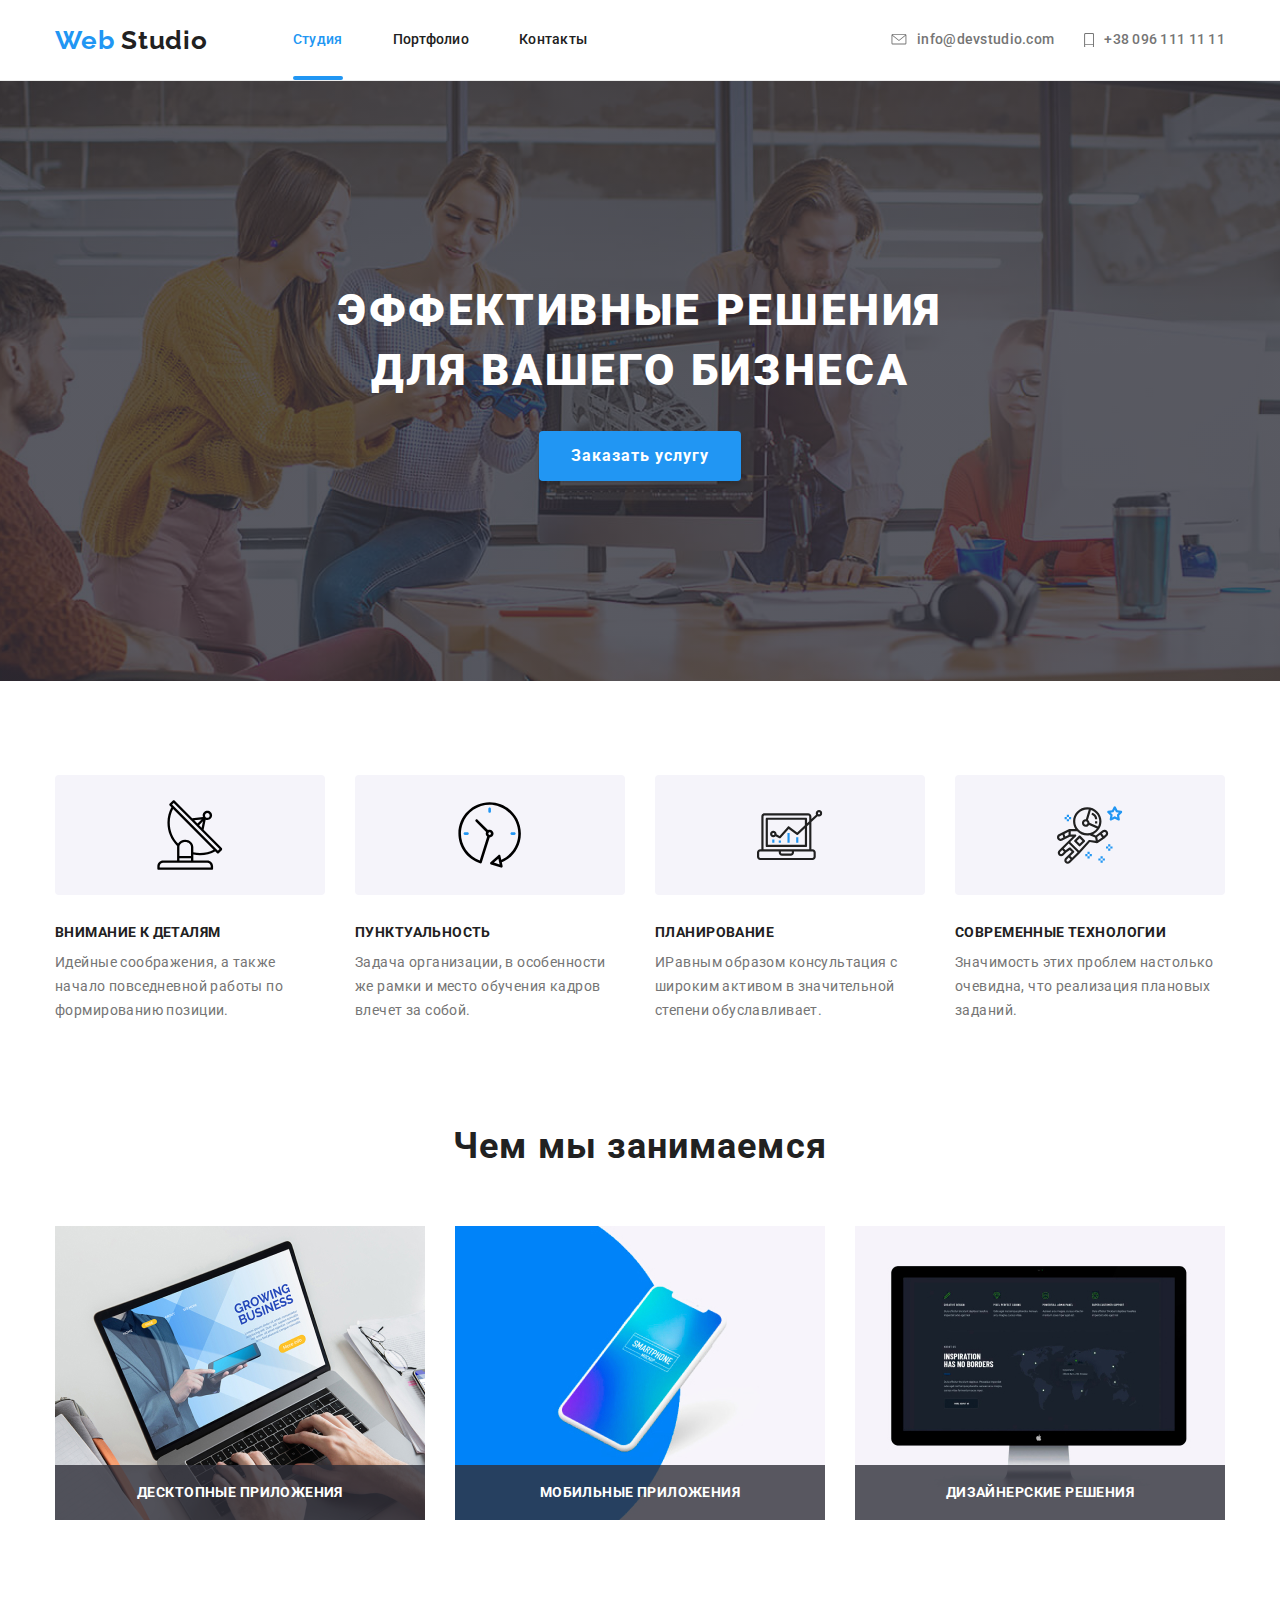
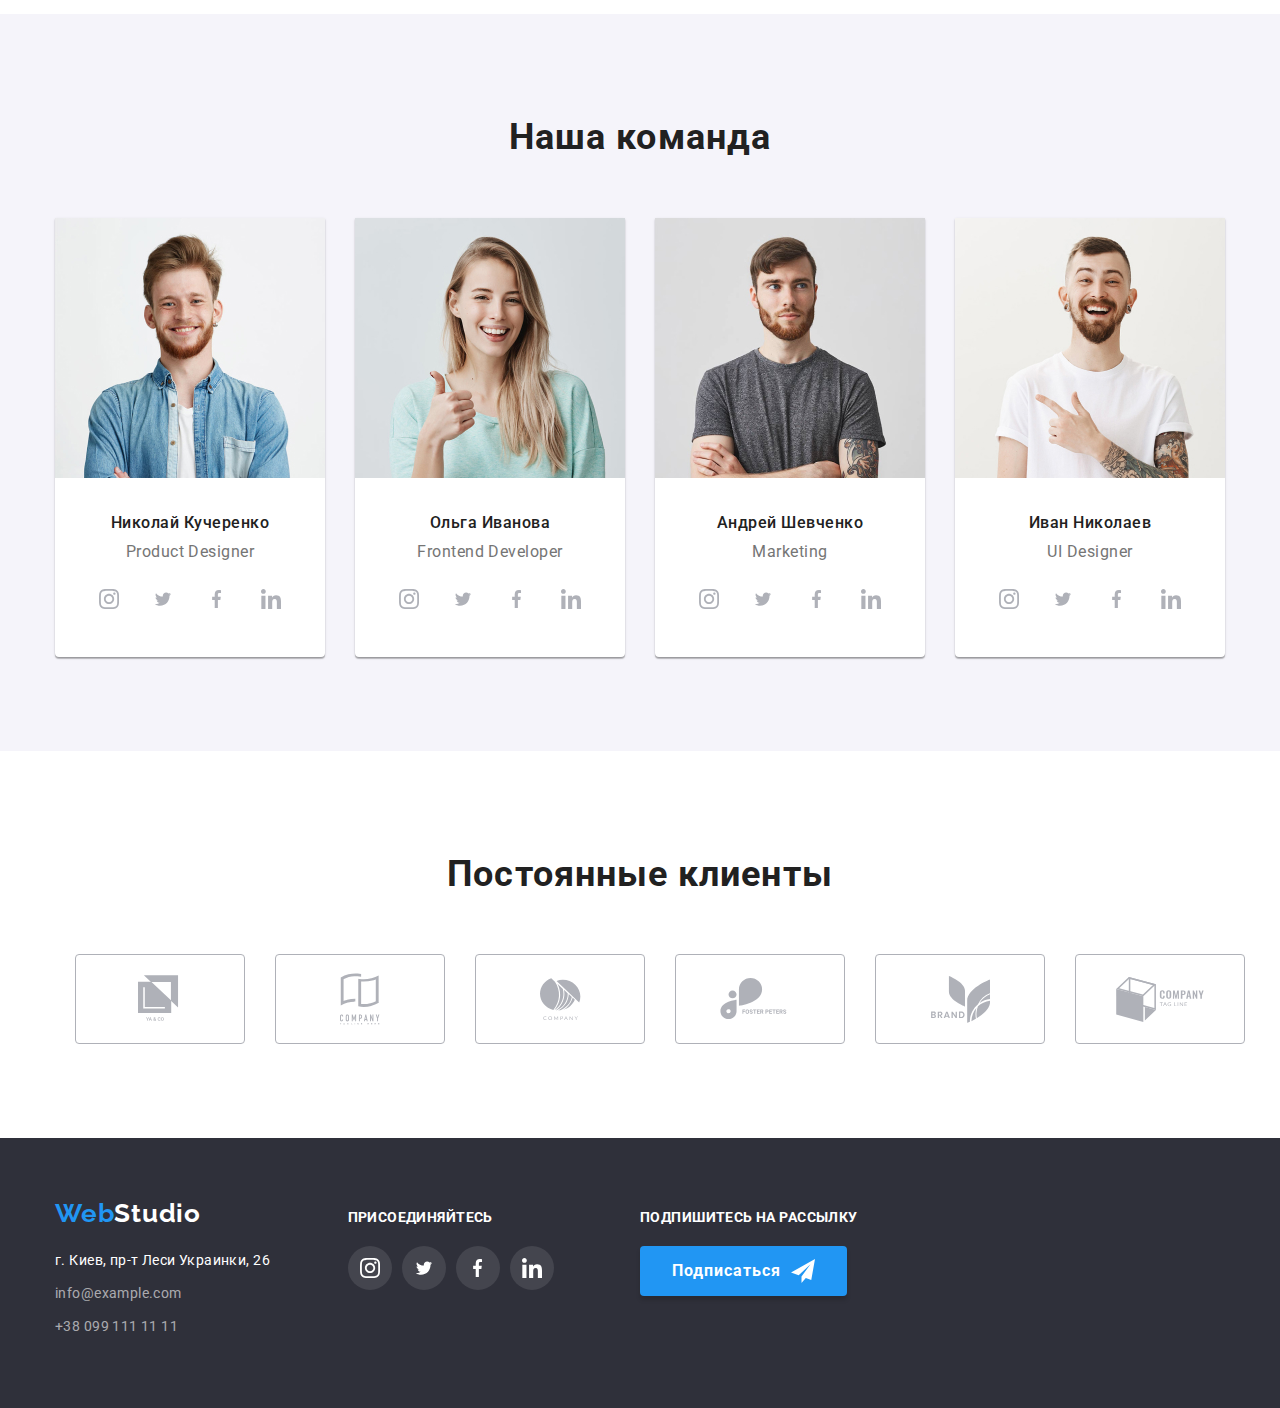
==== index.html @ d0f7fc19 "Original commitment" ====
<!DOCTYPE html>
<html lang="ru">
	<head>
		<meta charset="UTF-8" />
		<meta name="viewport" content="width=device-width, initial-scale=1.0" />
		<title>Web Studio</title>
		<link
			rel="stylesheet"
			href="https://cdnjs.cloudflare.com/ajax/libs/modern-normalize/0.6.0/modern-normalize.min.css"
		/>
		<link rel="stylesheet" href="./css/styles.css" />
		<link
			href="https://fonts.googleapis.com/css2?family=Raleway:wght@700&family=Roboto:wght@400;500;700;900&display=swap"
			rel="stylesheet"
		/>
	</head>
	<body>
		<!-- Header -->
		<header class="page-header">
			<div class="header container">
				<nav class="page-nav">
					<a class="logo link" href="./">
						Web
						<span class="logo-header">Studio</span>
					</a>
					<ul class="site-nav">
						<li class="item"><a class="link current" href="./">Студия</a></li>
						<li class="item">
							<a class="link" href="./portfolio.html">Портфолио</a>
						</li>
						<li class="item"><a class="link" href="">Контакты</a></li>
					</ul>
				</nav>
				<address class="address">
					<ul class="contacts">
						<li class="item">
							<a class="contact-link" href="mailto:info@devstudio.com">
								<svg class="contact-icon" width="16" height="11.2">
									<use href="./images/symbol-defs.svg#icon-envelope"></use>
								</svg>
								info@devstudio.com
							</a>
						</li>
						<li class="item">
							<a class="contact-link" href="tel:+380961111111">
								<svg class="contact-icon" width="10" height="14.94">
									<use href="./images/symbol-defs.svg#icon-phone"></use>
								</svg>
								+38 096 111 11 11
							</a>
						</li>
					</ul>
				</address>
			</div>
		</header>
		<main>
			<!-- Hero -->
			<section class="hero">
				<h1 class="hero-title">
					Эффективные решения
					<br />
					для вашего бизнеса
				</h1>
				<button class="btn" data-modal-open>Заказать услугу</button>
			</section>

			<!-- Advantages -->
			<section class="advantages section">
				<div class="container">
					<h2 class="visually-hidden">Приимущества</h2>
					<ul class="advantages-list">
						<li class="item">
							<div class="svg-background">
								<svg class="advantages-icon" width="65.32" height="70">
									<use href="./images/symbol-defs.svg#icon-details"></use>
								</svg>
							</div>
							<h3 class="advantages-title">Внимание к деталям</h3>
							<p class="advantages-description">
								Идейные соображения, а также начало повседневной работы по формированию позиции.
							</p>
						</li>
						<li class="item">
							<div class="svg-background">
								<svg class="advantages-icon" width="65.32" height="70">
									<use href="./images/symbol-defs.svg#icon-clock"></use>
								</svg>
							</div>
							<h3 class="advantages-title">Пунктуальность</h3>
							<p class="advantages-description">
								Задача организации, в особенности же рамки и место обучения кадров влечет за собой.
							</p>
						</li>
						<li class="item">
							<div class="svg-background">
								<svg class="advantages-icon" width="65.32" height="70">
									<use href="./images/symbol-defs.svg#icon-diagram"></use>
								</svg>
							</div>
							<h3 class="advantages-title">Планирование</h3>
							<p class="advantages-description">
								ИРавным образом консультация с широким активом в значительной степени обуславливает.
							</p>
						</li>
						<li class="item">
							<div class="svg-background">
								<svg class="advantages-icon" width="65.32" height="70">
									<use href="./images/symbol-defs.svg#icon-astronaut"></use>
								</svg>
							</div>
							<h3 class="advantages-title">Современные технологии</h3>
							<p class="advantages-description">
								Значимость этих проблем настолько очевидна, что реализация плановых заданий.
							</p>
						</li>
					</ul>
				</div>
			</section>

			<!-- Company direction -->
			<section class="direction section">
				<div class="container direction">
					<h2 class="section-title">Чем мы занимаемся</h2>
					<ul class="direction-list">
						<li class="item">
							<img src="./images/laptop.jpg" width="370" alt="Ноутбук" />
							<h3 class="direction-title">Десктопные приложения</h3>
						</li>
						<li class="item">
							<img src="./images/mobile.jpg" width="370" alt="Мобильный телефон" />
							<h3 class="direction-title">Мобильные приложения</h3>
						</li>
						<li class="item">
							<img src="./images/design.jpg" width="370" alt="Десктоп" />
							<h3 class="direction-title">Дизайнерские решения</h3>
						</li>
					</ul>
				</div>
			</section>

			<!-- Our team -->
			<section class="team section">
				<div class="container">
					<h2 class="section-title">Наша команда</h2>
					<ul class="team-list">
						<li class="item">
							<img class="team-photo" src="./images/staff1.jpg" width="270" alt="Фото сотрудника" />
							<h3 class="team-name">Николай Кучеренко</h3>
							<p class="team-description">Product Designer</p>
							<ul class="social-media-list">
								<li class="social-item">
									<a class="social-item-link" href="https://instagram.com" target="_blank">
										<svg class="social-link-icon" width="20" height="20">
											<use href="./images/symbol-defs.svg#icon-instagram"></use>
										</svg>
									</a>
								</li>
								<li class="social-item">
									<a class="social-item-link" href="https://twitter.com" target="_blank">
										<svg class="social-link-icon" width="20" height="16.25">
											<use href="./images/symbol-defs.svg#icon-twitter"></use>
										</svg>
									</a>
								</li>
								<li class="social-item">
									<a class="social-item-link" href="https://facebook.com" target="_blank">
										<svg class="social-link-icon" width="10" height="20">
											<use href="./images/symbol-defs.svg#icon-facebook"></use>
										</svg>
									</a>
								</li>
								<li class="social-item">
									<a class="social-item-link" href="https://linkedin.com" target="_blank">
										<svg class="social-link-icon" width="20" height="20">
											<use href="./images/symbol-defs.svg#icon-linkedin"></use>
										</svg>
									</a>
								</li>
							</ul>
						</li>
						<li class="item">
							<img class="team-photo" src="./images/staff2.jpg" width="270" alt="Фото сотрудника" />
							<h3 class="team-name">Ольга Иванова</h3>
							<p class="team-description">Frontend Developer</p>
							<ul class="social-media-list">
								<li class="social-item">
									<a class="social-item-link" href="https://instagram.com" target="_blank">
										<svg class="social-link-icon" width="20" height="20">
											<use href="./images/symbol-defs.svg#icon-instagram"></use>
										</svg>
									</a>
								</li>
								<li class="social-item">
									<a class="social-item-link" href="https://twitter.com" target="_blank">
										<svg class="social-link-icon" width="20" height="16.25">
											<use href="./images/symbol-defs.svg#icon-twitter"></use>
										</svg>
									</a>
								</li>
								<li class="social-item">
									<a class="social-item-link" href="https://facebook.com" target="_blank">
										<svg class="social-link-icon" width="10" height="20">
											<use href="./images/symbol-defs.svg#icon-facebook"></use>
										</svg>
									</a>
								</li>
								<li class="social-item">
									<a class="social-item-link" href="https://linkedin.com" target="_blank">
										<svg class="social-link-icon" width="20" height="20">
											<use href="./images/symbol-defs.svg#icon-linkedin"></use>
										</svg>
									</a>
								</li>
							</ul>
						</li>
						<li class="item">
							<img class="team-photo" src="./images/staff3.jpg" width="270" alt="Фото сотрудника" />
							<h3 class="team-name">Андрей Шевченко</h3>
							<p class="team-description">Marketing</p>
							<ul class="social-media-list">
								<li class="social-item">
									<a class="social-item-link" href="https://instagram.com" target="_blank">
										<svg class="social-link-icon" width="20" height="20">
											<use href="./images/symbol-defs.svg#icon-instagram"></use>
										</svg>
									</a>
								</li>
								<li class="social-item">
									<a class="social-item-link" href="https://twitter.com" target="_blank">
										<svg class="social-link-icon" width="20" height="16.25">
											<use href="./images/symbol-defs.svg#icon-twitter"></use>
										</svg>
									</a>
								</li>
								<li class="social-item">
									<a class="social-item-link" href="https://facebook.com" target="_blank">
										<svg class="social-link-icon" width="10" height="20">
											<use href="./images/symbol-defs.svg#icon-facebook"></use>
										</svg>
									</a>
								</li>
								<li class="social-item">
									<a class="social-item-link" href="https://linkedin.com" target="_blank">
										<svg class="social-link-icon" width="20" height="20">
											<use href="./images/symbol-defs.svg#icon-linkedin"></use>
										</svg>
									</a>
								</li>
							</ul>
						</li>
						<li class="item">
							<img class="team-photo" src="./images/staff4.jpg" width="270" alt="Фото сотрудника" />
							<h3 class="team-name">Иван Николаев</h3>
							<p class="team-description">UI Designer</p>
							<ul class="social-media-list">
								<li class="social-item">
									<a class="social-item-link" href="https://instagram.com" target="_blank">
										<svg class="social-link-icon" width="20" height="20">
											<use href="./images/symbol-defs.svg#icon-instagram"></use>
										</svg>
									</a>
								</li>
								<li class="social-item">
									<a class="social-item-link" href="https://twitter.com" target="_blank">
										<svg class="social-link-icon" width="20" height="16.25">
											<use href="./images/symbol-defs.svg#icon-twitter"></use>
										</svg>
									</a>
								</li>
								<li class="social-item">
									<a class="social-item-link" href="https://facebook.com" target="_blank">
										<svg class="social-link-icon" width="10" height="20">
											<use href="./images/symbol-defs.svg#icon-facebook"></use>
										</svg>
									</a>
								</li>
								<li class="social-item">
									<a class="social-item-link" href="https://linkedin.com" target="_blank">
										<svg class="social-link-icon" width="20" height="20">
											<use href="./images/symbol-defs.svg#icon-linkedin"></use>
										</svg>
									</a>
								</li>
							</ul>
						</li>
					</ul>
				</div>
			</section>

			<!-- Our clients -->
			<section class="clients section">
				<div class="container">
					<h2 class="section-title">Постоянные клиенты</h2>
					<ul class="clients-list">
						<li class="item">
							<a class="client-icon" href="">
								<svg class="clients-logo" width="44.27" height="49.23">
									<use href="./images/symbol-defs.svg#icon-logo1"></use>
								</svg>
							</a>
						</li>
						<li class="item">
							<a class="client-icon" href="">
								<svg class="clients-logo" width="40" height="52">
									<use href="./images/symbol-defs.svg#icon-logo2"></use>
								</svg>
							</a>
						</li>
						<li class="item">
							<a class="client-icon" href="">
								<svg class="clients-logo" width="41" height="42.6">
									<use href="./images/symbol-defs.svg#icon-logo3"></use>
								</svg>
							</a>
						</li>
						<li class="item">
							<a class="client-icon" href="">
								<svg class="clients-logo" width="79.66" height="42.02">
									<use href="./images/symbol-defs.svg#icon-logo4"></use>
								</svg>
							</a>
						</li>
						<li class="item">
							<a class="client-icon" href="">
								<svg class="clients-logo" width="59" height="47">
									<use href="./images/symbol-defs.svg#icon-logo5"></use>
								</svg>
							</a>
						</li>
						<li class="item">
							<a class="client-icon" href="">
								<svg class="clients-logo" width="88.48" height="45.44">
									<use href="./images/symbol-defs.svg#icon-logo6"></use>
								</svg>
							</a>
						</li>
					</ul>
				</div>
			</section>
		</main>

		<!-- Footer -->
		<footer>
			<div class="footer container">
				<div class="company-information">
					<div class="info-item">
						<a class="logo footer" href="">
							Web
							<span class="logo-footer">Studio</span>
						</a>
						<address>
							<p class="adress-location">г. Киев, пр-т Леси Украинки, 26</p>
							<ul class="footer-contacts-list">
								<li class="item"><a class="footer-contacts" href="mailto:info@example.com">info@example.com</a></li>
								<li class="item"><a class="footer-contacts" href="tel:+380991111111">+38 099 111 11 11</a></li>
							</ul>
						</address>
					</div>
					<div class="social-links info-item">
						<h2 class="footer-title">присоединяйтесь</h2>
						<ul class="social-media-list footer-hover">
							<li class="social-item">
								<a class="social-item-link" href="https://instagram.com" target="_blank">
									<svg class="footer-social-icon" width="20" height="20">
										<use href="./images/symbol-defs.svg#icon-instagram"></use>
									</svg>
								</a>
							</li>
							<li class="social-item">
								<a class="social-item-link" href="https://twitter.com" target="_blank">
									<svg class="footer-social-icon" width="20" height="16.25">
										<use href="./images/symbol-defs.svg#icon-twitter"></use>
									</svg>
								</a>
							</li>
							<li class="social-item">
								<a class="social-item-link" href="https://facebook.com" target="_blank">
									<svg class="footer-social-icon" width="10" height="20">
										<use href="./images/symbol-defs.svg#icon-facebook"></use>
									</svg>
								</a>
							</li>
							<li class="social-item">
								<a class="social-item-link" href="https://linkedin.com" target="_blank">
									<svg class="footer-social-icon" width="20" height="20">
										<use href="./images/symbol-defs.svg#icon-linkedin"></use>
									</svg>
								</a>
							</li>
						</ul>
					</div>
				</div>
				<div class="subscribe">
					<h2 class="footer-title">Подпишитесь на рассылку</h2>
					<button class="btn">
						Подписаться
						<svg class="button-icon" width="24" height="24">
							<use href="./images/symbol-defs.svg#icon-send"></use>
						</svg>
					</button>
				</div>
			</div>
		</footer>
		<div class="backdrop is-hidden" data-modal>
			<div class="modal">
				<button data-modal-close class="modal-close-btn">
					<svg width="11" height="11">
						<use href="./images/symbol-defs.svg#icon-close-btn"></use>
					</svg>
				</button>
				<p class="modal-heading">Оставьте свои данные, мы вам перезвоним</p>
				<p class="condition-description">
					Соглашаюсь с рассылкой и принимаю
					<a href="#">
						Условия договора
					</a>
				</p>
				<button class="btn modal-send">Отправить</button>
			</div>
		</div>
		<script src="./js/modal.js"></script>
	</body>
</html>
---- css/styles.css ----
:root {
  --paragraph-text-color: #757575;
  --accent-color: #2196f3;
  --heading-text-color: #212121;
  --primary-white-color: #ffffff;
  --secondary-background-color: #f5f4fa;
  --picture-background-color: rgba(47, 48, 58, 0.8);
  --footer-background-color: #2f303a;
  --contact-icon-color: #afb1b8;
}

/* Common */

body {
  background-color: var(--primary-white-color);
  color: var(--paragraph-text-color);
  font-family: roboto, Arial, Helvetica, sans-serif;
}

ul {
  list-style-type: none;
}

.section-title {
  margin-top: 0;
  margin-bottom: 50px;

  font-style: normal;
  font-weight: bold;
  font-size: 36px;
  line-height: 1.66;
  text-align: center;
  letter-spacing: 0.03em;
  color: var(--heading-text-color);
}

.section{
  padding-top: 94px;
  padding-bottom: 94px;
}

.btn{
  padding: 10px 32px;
  border-radius: 4px;
  box-shadow: 0px 4px 4px rgba(0, 0, 0, 0.15);
  border: none;

  background-color: var(--accent-color);
  color: var(--primary-white-color);
  font-style: normal;
  font-weight: bold;
  font-size: 16px;
  line-height: 1.875;
  align-items: center;
  text-align: center;
  letter-spacing: 0.06em;
  text-decoration: none;

  cursor: pointer;
}

.btn:focus,
.btn:active,
.modal-close-btn:active,
.modal-close-btn:focus{
  outline: none;
}

.btn.modal-send{
  display: block;
  margin-left: auto;
  margin-right: auto;
  padding: 10px 55px;
  margin-left: auto;

}

.modal-close-btn{
  text-decoration: none;
  background-color: var (var(--primary-white-color));
  
  margin-top: 8px;
  margin-right: 8px;
  margin-left: 490px;
  margin-bottom: 2px;

  height: 30px;
  width: 30px;
  border: 1px solid rgba(0, 0, 0, 0.1);
  border-radius: 15px;

  cursor: pointer;
}

.filter-button{
  display: inline-block;
  padding: 6px 22px;
  border-radius: 4px;

  background-color: var(--secondary-background-color);
  color: var(--heading-text-color)

  font-style: normal;
  font-weight: 500;
  font-size: 16px;
  line-height: 1.63;
  text-align: center;
  letter-spacing: 0.03em;
}

.container {
  margin-left: auto;
  margin-right: auto;
  width: 1200px;
  padding-left: 15px;
  padding-right: 15px;
  margin 0 auto;
}

.visually-hidden {
  position: absolute;
  width: 1px;
  height: 1px;
  margin: -1px;
  border: 0;
  padding: 0;
  clip: rect(0 0 0 0);
  overflow: hidden;
}

/* Header */

header{
  border-bottom: 1px solid #ECECEC;
}

.logo {
  color: var(--accent-color);
  text-decoration: none;
  font-family: Raleway;
  font-style: normal;
  font-weight: bold;
  font-size: 26px;
  line-height: 1.19;
  letter-spacing: 0.03em;
}

.logo-header {
  color: var(--heading-text-color);
}


.contact-icon{
  margin-right: 10px;
  fill: currentColor;
}

.site-nav .link:hover,
.site-nav .link:focus,
.contact-link:hover,
.contact-link:focus,
.contact-icon:hover,
.contact-icon:focus{
  color: var(--accent-color);
}

.site-nav .item{
  position: relative;
  overflow: hidden;
}

.site-nav .link {

  display: block;
  padding-top: 32px;
  padding-bottom: 32px;

  color: var(--heading-text-color);

  font-style: normal;
  font-weight: 500;
  font-size: 14px;
  line-height: 1.14;
  letter-spacing: 0.02em;
  text-decoration: none;

  transition: color 250ms cubic-bezier(0.4, 0, 0.2, 1);
}

.site-nav .link::after{
  content: '';
  width: 100%;
  height: 4px;
  background-color: var(--accent-color);
  position: absolute;
  left: 0;
  bottom: 0;

  display: block;
  border-radius: 2px;

  opacity: 0;
}

.site-nav .link.current::after {
  opacity: 1;
}

.site-nav .link.current{
  color: var(--accent-color);
}


.site-nav{
  display: flex;
  margin-left: 85px;
  margin-top: 0;
  margin-bottom: 0;
  padding-left: 0;
}

.site-nav .item:not(:last-child){
  margin-right: 50px;
}

.contact-link {
  display: flex;
  align-items: center;

  font-style: normal;
  font-weight: 500;
  font-size: 14px;
  line-height: 1.14;
  letter-spacing: 0.02em;
  color: var(--paragraph-text-color);
  text-decoration: none;

  transition: color 250ms cubic-bezier(0.4, 0, 0.2, 1);
}

.contacts .item:not(:last-child){
margin-right: 30px;
} 

.contacts{
  display: flex;
  padding-left: 0;
  margin-top: 0;
  margin-bottom: 0;
}

.header{
  align-items: center;
  display: flex;
}

.page-nav{
  align-items: center;
  display: flex;
}

.address{
  margin-left: auto;
}


/* Hero */

.hero {
  max-width: 1600px;  
  height: 600px;
  margin-left: auto;
  margin-right: auto;
  background-color: var(--picture-background-color);
  background-image: linear-gradient(
      to right,
      var(--picture-background-color),
      var(--picture-background-color)
    ),
    url(../images/hero-img.jpg);
  background-repeat: no-repeat;
  background-size: cover;
  background-position: center;
  text-align: center;
  
}

.hero .hero-title {
  padding-top: 200px;
  margin-top: 0;
  margin-bottom: 30px;

  color: var(--primary-white-color);

  font-style: normal;
  font-weight: 900;
  font-size: 44px;
  line-height: 1.36;
  text-align: center;
  letter-spacing: 0.06em;
  text-transform: uppercase;
}


/* Advantages */

.advantages{
  padding-bottom: 0;
}

.svg-background{
  display: flex;
  margin-bottom: 30px;
  height: 120px;
  align-items: center;
  justify-content: center;
  background-color: var(--secondary-background-color);
  border-radius: 4px;

}

.advantages-description {
  margin-top: 0;
  margin-bottom: 0;

  font-style: normal;
  font-weight: normal;
  font-size: 14px;
  line-height: 1.71;
  letter-spacing: 0.03em;
}

.advantages-title {
  margin-top: 0;
  margin-bottom: 10px;

  color: var(--heading-text-color);

  font-style: normal;
  font-weight: bold;
  font-size: 14px;
  line-height: 1.14;
  letter-spacing: 0.03em;
  text-transform: uppercase;
}

.advantages-list{
  display: flex;
  flex-wrap: wrap;
  padding-right: 0;
  padding-left: 0;
  margin-top: 0;
  margin-bottom: 0;
}

.advantages-list .item{
  width: calc((100% - 90px) / 4);
}

.advantages-list .item:not(:last-child){
margin-right: 30px;
}


/* Company direction */

.direction-title {
  padding-top: 20px;
  padding-bottom: 20px;
  margin-top: 0;
  margin-bottom: 0;

  position: absolute;
  bottom: 0;
  width: 100%;

  color: var(--primary-white-color);
  background-color: var(--picture-background-color);

  font-style: normal;
  font-weight: bold;
  font-size: 14px;
  line-height: 1.14;
  text-align: center;
  letter-spacing: 0.03em;
  text-transform: uppercase;
}

.direction-list{
  display: flex;
  flex-wrap: wrap;
  margin-top: 0;
  margin-bottom: 0;
  padding-left: 0;
}

.direction-list .item{
  position: relative;
  width: calc((100% - 60px) / 3);
  height: 294px;
}

.direction-list .item.item:not(:last-child){
  margin-right: 30px;
}

/* Our team */

.team {
  background-color: var(--secondary-background-color);
}

.team-photo{
  margin-bottom: 30px;
}

.team-name {
  margin-top: 0;
  margin-bottom: 10px;

  font-style: normal;
  font-weight: 500;
  font-size: 16px;
  line-height: 1.19;
  text-align: center;
  letter-spacing: 0.03em;
  color: var(--heading-text-color);
}

.team-description {
  margin-top: 0;
  margin-bottom: 16px;

  font-style: normal;
  font-weight: normal;
  font-size: 16px;
  line-height: 1.19;
  text-align: center;
  letter-spacing: 0.03em;
}

.team-list{
  padding-left: 0;
  display: flex;
  flex-wrap: wrap;
  margin-top: 0;
  margin-bottom: 0;
}

.team-list .item{
  width: calc((100% - 90px) / 4);
  background-color: var(--primary-white-color);
  box-shadow: 0px 2px 1px rgba(0, 0, 0, 0.2), 0px 1px 1px rgba(0, 0, 0, 0.14), 0px 1px 3px rgba(0, 0, 0, 0.12);
  border-radius: 0px 0px 4px 4px;
}

.team-list .item:not(:last-child){
  margin-right: 30px;
}

.social-media-list{
  display: flex;
  margin-bottom: 36px;
  padding-left: 0;
  justify-content: center;
}

.social-item:not(:last-child){
  margin-right: 10px;
}

.social-item-link{
  display: flex;
  align-items: center;
  justify-content: center;

  fill: #AFB1B8;

  height: 44px;
  width: 44px;
  border-radius: 50%;

  transition: background-color 250ms cubic-bezier(0.4, 0, 0.2, 1), fill 250ms cubic-bezier(0.4, 0, 0.2, 1);
}

.social-item-link:hover,
.social-item-link:focus{
  background-color: var(--accent-color);
  fill: var(--primary-white-color);
}

/* Clients */

.clients-list{
  display: flex;
  justify-content: center;
  margin-top: 0;
  margin-bottom: 0;
}

.clients-list .item:not(:last-child){
  margin-right: 30px;
}

.client-icon{
  display: flex;
  align-items: center;
  justify-content: center;
  fill: #AFB1B8;
  height: 90px;
  width: 170px;
  border: 1px solid #AFB1B8;
  border-radius: 4px;

  transition: fill 250ms cubic-bezier(0.4, 0, 0.2, 1), border 250ms cubic-bezier(0.4, 0, 0.2, 1);
}

.client-icon:hover{
  color: var(--accent-color);
  border: 1px solid var(--accent-color);
  fill: var(--accent-color);
}

/* Portfolio */

.filter-value{
  display: flex;
  justify-content: center;
  margin-top: 94px;
  margin-bottom: 50px;
}

.filter-value .item{
  margin-right: 8px;
}

.filter .link {
  font-style: normal;
  font-weight: 500;
  font-size: 16px;
  line-height: 1.625;
  text-align: center;
  letter-spacing: 0.03em;
  text-decoration: none;
  color: var(--heading-text-color);
  background-color: var(--secondary-background-color);
  border-radius: 4px;
  transition: color 250ms cubic-bezier(0.4, 0, 0.2, 1), background-color 250ms cubic-bezier(0.4, 0, 0.2, 1), box-shadow 250ms cubic-bezier(0.4, 0, 0.2, 1);
}

.filter .link:hover,
.filter .link:focus {
  color: var(--primary-white-color);
  background-color: var(--accent-color);
  box-shadow: 0px 2px 2px rgba(0, 0, 0, 0.12), 0px 1px 2px rgba(0, 0, 0, 0.08), 0px 3px 1px rgba(0, 0, 0, 0.1);
  
}

/* Portfolio-examples */

.examples-list{
  display: flex;
  flex-wrap: wrap;
  padding-left: 0;
  margin-top: 0;
  margin-bottom: 0;

  font-family: roboto;
}

.examples-list .item{
  width: calc((100% - 60px) / 3);
  align-items: flex-start;
  
  margin-right: 30px;
  margin-bottom: 30px;
  outline: 1px solid #EEEEEE;
  transition: box-shadow 250ms cubic-bezier(0.4, 0, 0.2, 1);
}

.examples-list .item:hover,
.examples-list .item:focus{
  box-shadow: 1px 4px 6px rgba(0, 0, 0, 0.16), 0px 4px 4px rgba(0, 0, 0, 0.06), 0px 1px 1px rgba(0, 0, 0, 0.12);
}

.examples-list .item:hover .examples-description{
  transform: translateY(-100%);
}

.examples-list .item:nth-child(3n) {
  margin-right: 0px;
}

.examples-link{
  text-decoration: none;
}

.examples-img{
  border: 0;
}

.examples-title {
  margin-top: 0;
  margin-bottom: 4px;
  margin-left: 24px;
  margin-right: 24px;

  font-style: normal;
  font-weight: bold;
  font-size: 18px;
  line-height: 1.55;
  letter-spacing: 0.06em;
  color: var(--heading-text-color);
}

.examples-link .description {
  margin-left: 24px;
  margin-top: 0;
  margin-bottom: 20px;

  font-style: normal;
  font-weight: normal;
  font-size: 16px;
  line-height: 1.87;
  letter-spacing: 0.03em;
  color: var(--paragraph-text-color);
}

.examples-container{
  margin-bottom: 20px;
  position: relative;
  overflow: hidden;
}

.examples-description {
  margin-top: 0;
  margin-bottom: 0;

  background-color: rgba(33, 150, 243, 0.9);;
  color: var(--primary-white-color);
  position: absolute;
  height: 100%;
  width: 100%;
  transform: translateY(0%);
  transition: transform 250ms cubic-bezier(0.4, 0, 0.2, 1);

  padding: 63px 24px;

  font-family: Roboto;
  font-style: normal;
  font-weight: normal;
  font-size: 18px;
  line-height: 1.56;
  letter-spacing: 0.03em;
}

/* Footer */

footer {
  background-color: var(--footer-background-color);
}

.logo-footer {
  color: var(--primary-white-color);
}

.logo.footer{
  margin-bottom: 20px;
}

.adress-location {
  margin-top: 0;
  margin-bottom: 9px;

  font-style: normal;
  font-weight: normal;
  font-size: 14px;
  line-height: 1.71;
  letter-spacing: 0.03em;
  color: var(--primary-white-color);
}

.footer-contacts {
  font-style: normal;
  font-weight: normal;
  font-size: 14px;
  line-height: 1.71;
  letter-spacing: 0.03em;
  color: rgba(255, 255, 255, 0.6);
  text-decoration: none;
}

.footer-title {
  margin-top: 0;
  margin-bottom: 20px;
  font-style: normal;
  font-weight: bold;
  font-size: 14px;
  line-height: 1.14;
  letter-spacing: 0.03em;
  text-transform: uppercase;
  color: var(--primary-white-color);
}

.footer-contacts-list{
  padding-left: 0;
  margin-top: 0;
  margin-bottom: 9px;
}

.footer-contacts-list .item:not(:last-child){
  margin-bottom: 9px;
}

.footer{
  display: flex
}

.company-information {
  display: flex;
  width: 50%;
}

.company-information .info-item{
  width: calc((100% - 30px) / 2);
  margin-right: 30px;
  margin-top: 60px;
  margin-bottom: 60px;
}

.company-info{
  justify-content: center;
}

.social-links.info-item{
  margin-top: 72px;
}

.social-links .social-media-list{
  justify-content: left;
  margin: 0;
}

.subscribe{
  margin-top: 72px;
}

.footer-hover .social-item-link{
  background-color: rgba(255, 255, 255, 0.1);
}

.social-item-link .footer-social-icon{
  --color1: white;
}

.footer-hover .social-item-link:hover{
  background-color: var(--accent-color);
}

.subscribe .btn{
  display: flex;
}

.button-icon{
  margin-left: 10px;
}

/* Modal */

.backdrop{
  position: fixed;
  top: 0;
  left: 0;
  width: 100%;
  height: 100%;

  background-color: rgba(0, 0, 0, 0.2);

  transition: opacity 250ms cubic-bezier(0.4, 0, 0.2, 1);
}

.backdrop.is-hidden{
  opacity: 0;
  pointer-events: none;


}

.modal{
  width: 528px;
  height: 581px;

  position: absolute;
  top: 50%;
  left: 50%;
  transform: translate(-50%, -50%);

  background: var(--primary-white-color);
  box-shadow: 0px 1px 3px rgba(0, 0, 0, 0.12), 0px 1px 1px rgba(0, 0, 0, 0.14), 0px 2px 1px rgba(0, 0, 0, 0.2);
  border-radius: 4px;
}

.modal-heading{
  margin-top: 0;
  margin-bottom: 30px;

  font-style: normal;
  font-weight: bold;
  font-size: 20px;
  line-height: 1.15;
  text-align: center;
  letter-spacing: 0.03em;
}

.condition-description{
  margin-top: 0;
  margin-bottom: 30px;
  font-style: normal;
  font-weight: normal;
  font-size: 14px;
  line-height: 1.71;
  letter-spacing: 0.03em;
  text-align: center;
}
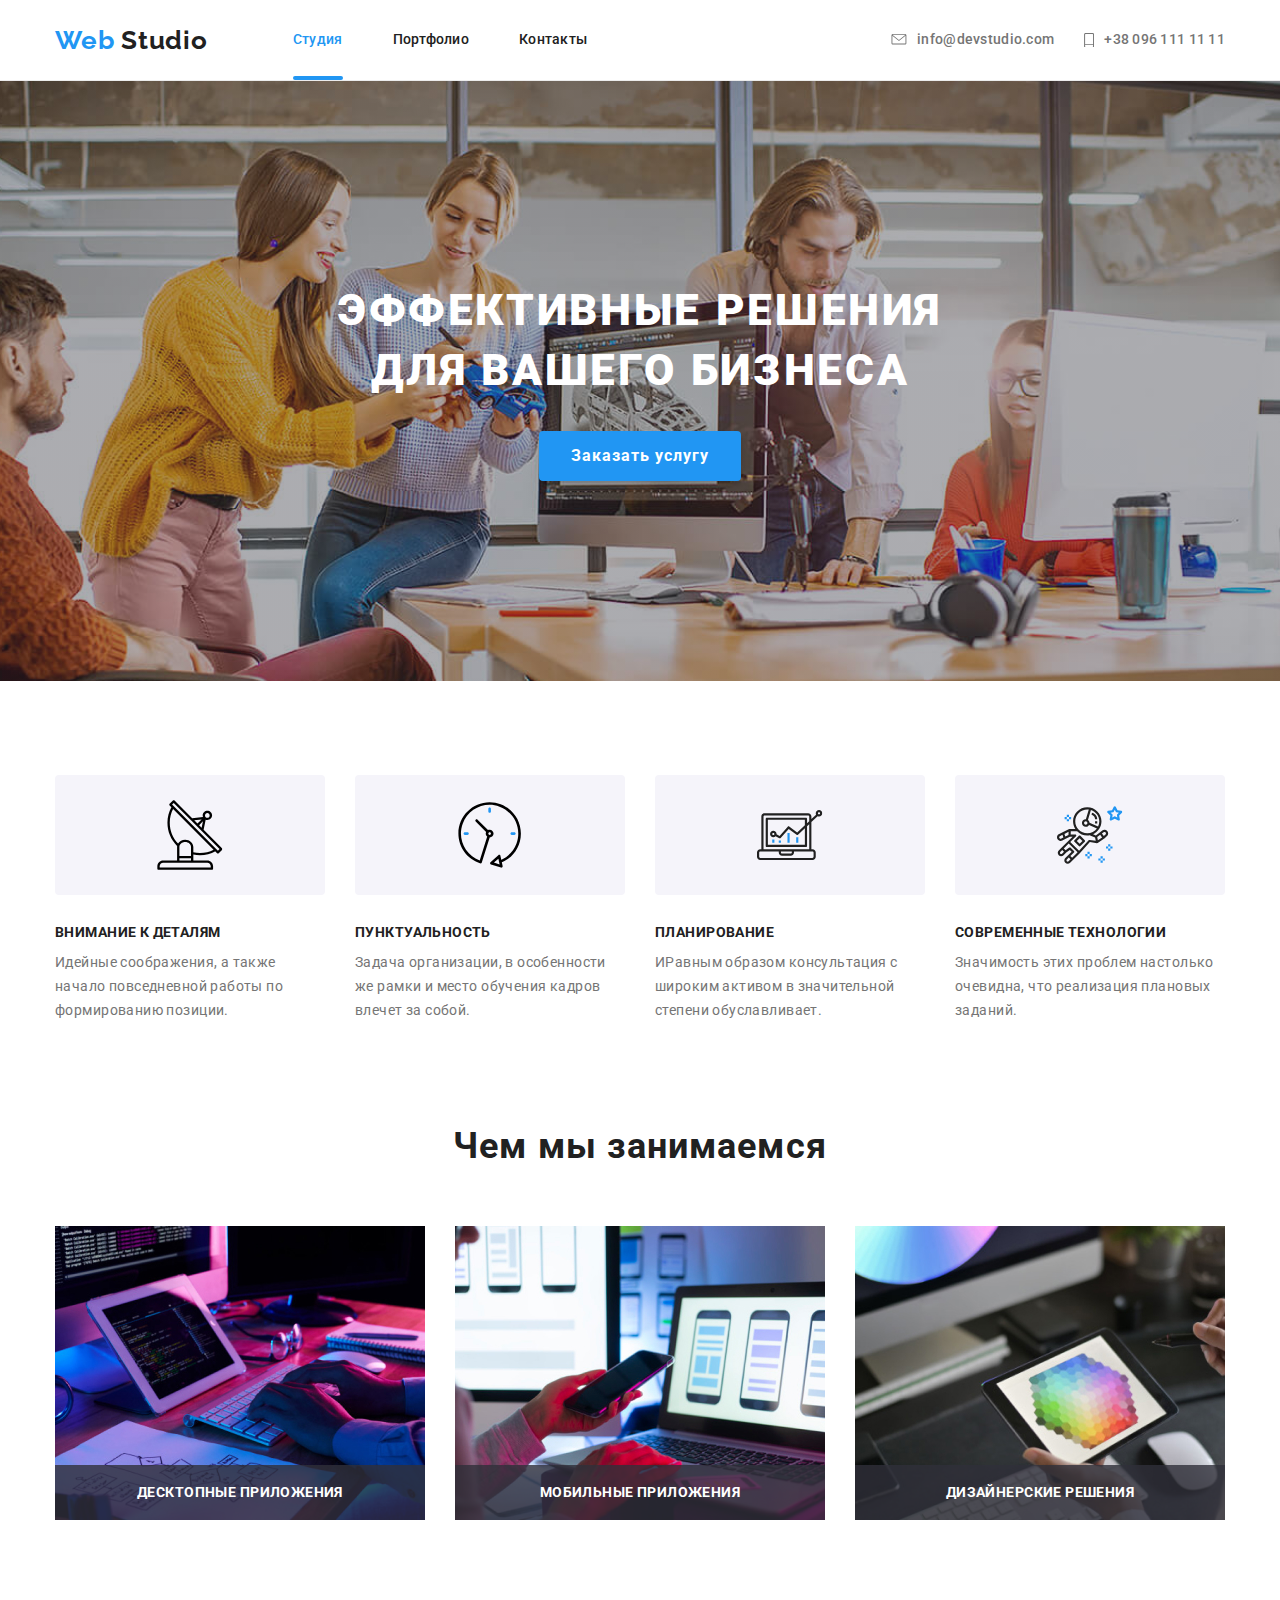
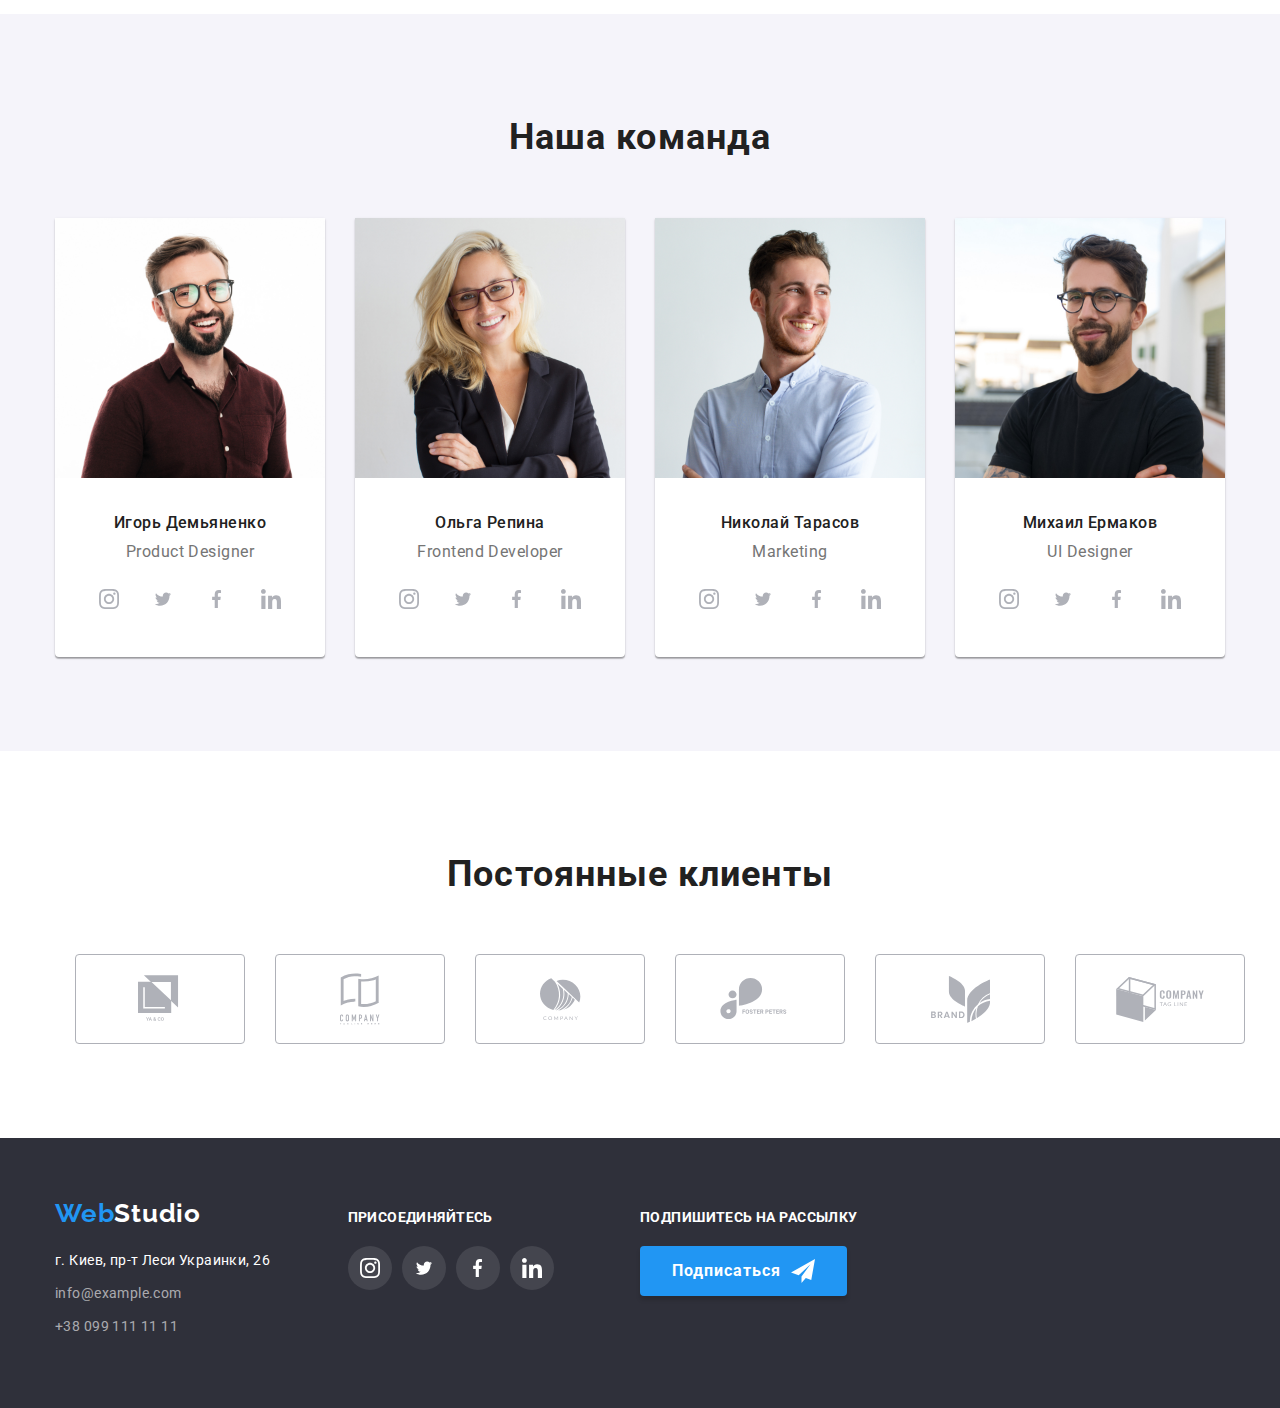
==== commit 5a02d1a8: "Changes photo" ====
--- a/index.html
+++ b/index.html
@@ -123,7 +123,7 @@
 					<h2 class="section-title">Чем мы занимаемся</h2>
 					<ul class="direction-list">
 						<li class="item">
-							<img src="./images/laptop.jpg" width="370" alt="Ноутбук" />
+							<img src="./images/desktop.jpg" width="370" alt="Ноутбук" />
 							<h3 class="direction-title">Десктопные приложения</h3>
 						</li>
 						<li class="item">
@@ -145,7 +145,7 @@
 					<ul class="team-list">
 						<li class="item">
 							<img class="team-photo" src="./images/staff1.jpg" width="270" alt="Фото сотрудника" />
-							<h3 class="team-name">Николай Кучеренко</h3>
+							<h3 class="team-name">Игорь Демьяненко</h3>
 							<p class="team-description">Product Designer</p>
 							<ul class="social-media-list">
 								<li class="social-item">
@@ -180,7 +180,7 @@
 						</li>
 						<li class="item">
 							<img class="team-photo" src="./images/staff2.jpg" width="270" alt="Фото сотрудника" />
-							<h3 class="team-name">Ольга Иванова</h3>
+							<h3 class="team-name">Ольга Репина</h3>
 							<p class="team-description">Frontend Developer</p>
 							<ul class="social-media-list">
 								<li class="social-item">
@@ -215,7 +215,7 @@
 						</li>
 						<li class="item">
 							<img class="team-photo" src="./images/staff3.jpg" width="270" alt="Фото сотрудника" />
-							<h3 class="team-name">Андрей Шевченко</h3>
+							<h3 class="team-name">Николай Тарасов</h3>
 							<p class="team-description">Marketing</p>
 							<ul class="social-media-list">
 								<li class="social-item">
@@ -250,7 +250,7 @@
 						</li>
 						<li class="item">
 							<img class="team-photo" src="./images/staff4.jpg" width="270" alt="Фото сотрудника" />
-							<h3 class="team-name">Иван Николаев</h3>
+							<h3 class="team-name">Михаил Ермаков</h3>
 							<p class="team-description">UI Designer</p>
 							<ul class="social-media-list">
 								<li class="social-item">
--- a/css/styles.css
+++ b/css/styles.css
@@ -4,7 +4,7 @@
   --heading-text-color: #212121;
   --primary-white-color: #ffffff;
   --secondary-background-color: #f5f4fa;
-  --picture-background-color: rgba(47, 48, 58, 0.8);
+  --picture-background-color: rgba(47, 48, 58, 0.4);
   --footer-background-color: #2f303a;
   --contact-icon-color: #afb1b8;
 }
@@ -375,7 +375,7 @@
   width: 100%;
 
   color: var(--primary-white-color);
-  background-color: var(--picture-background-color);
+  background-color: rgba(47, 48, 58, 0.8);
 
   font-style: normal;
   font-weight: bold;
